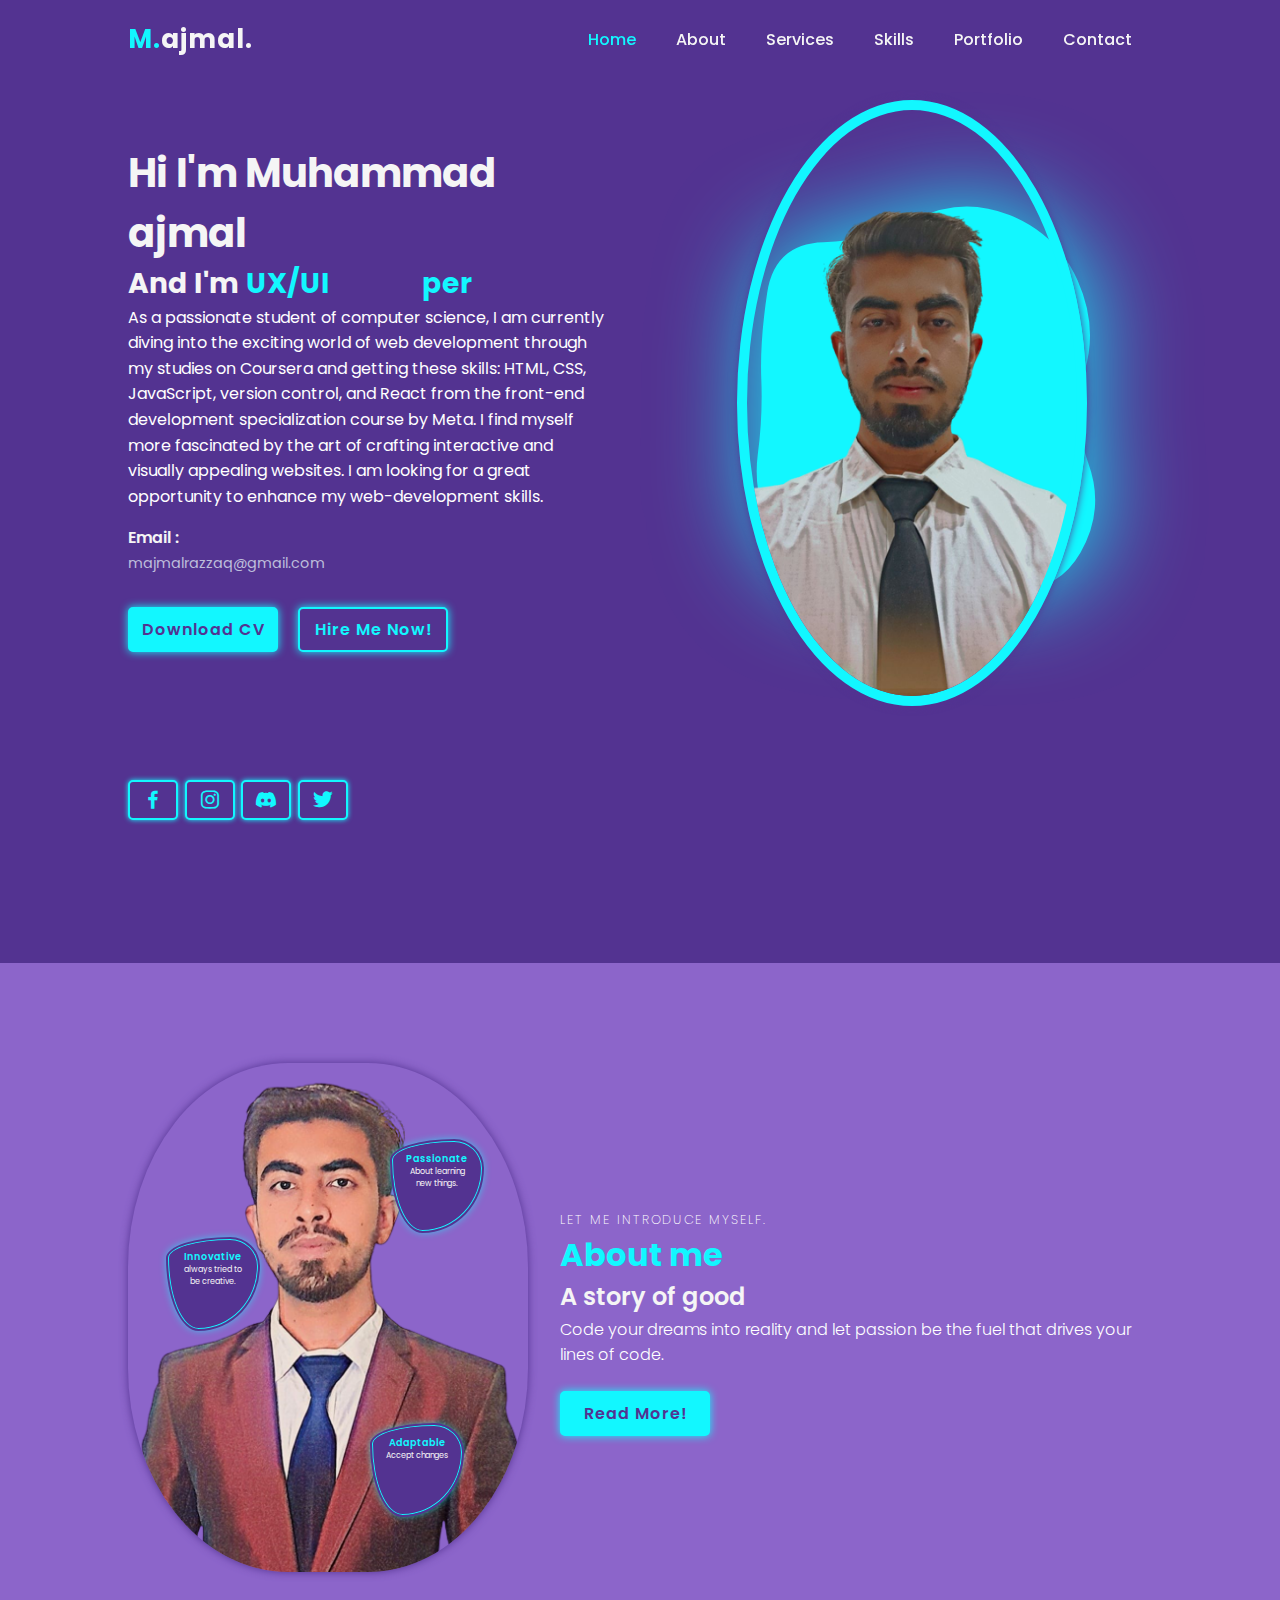
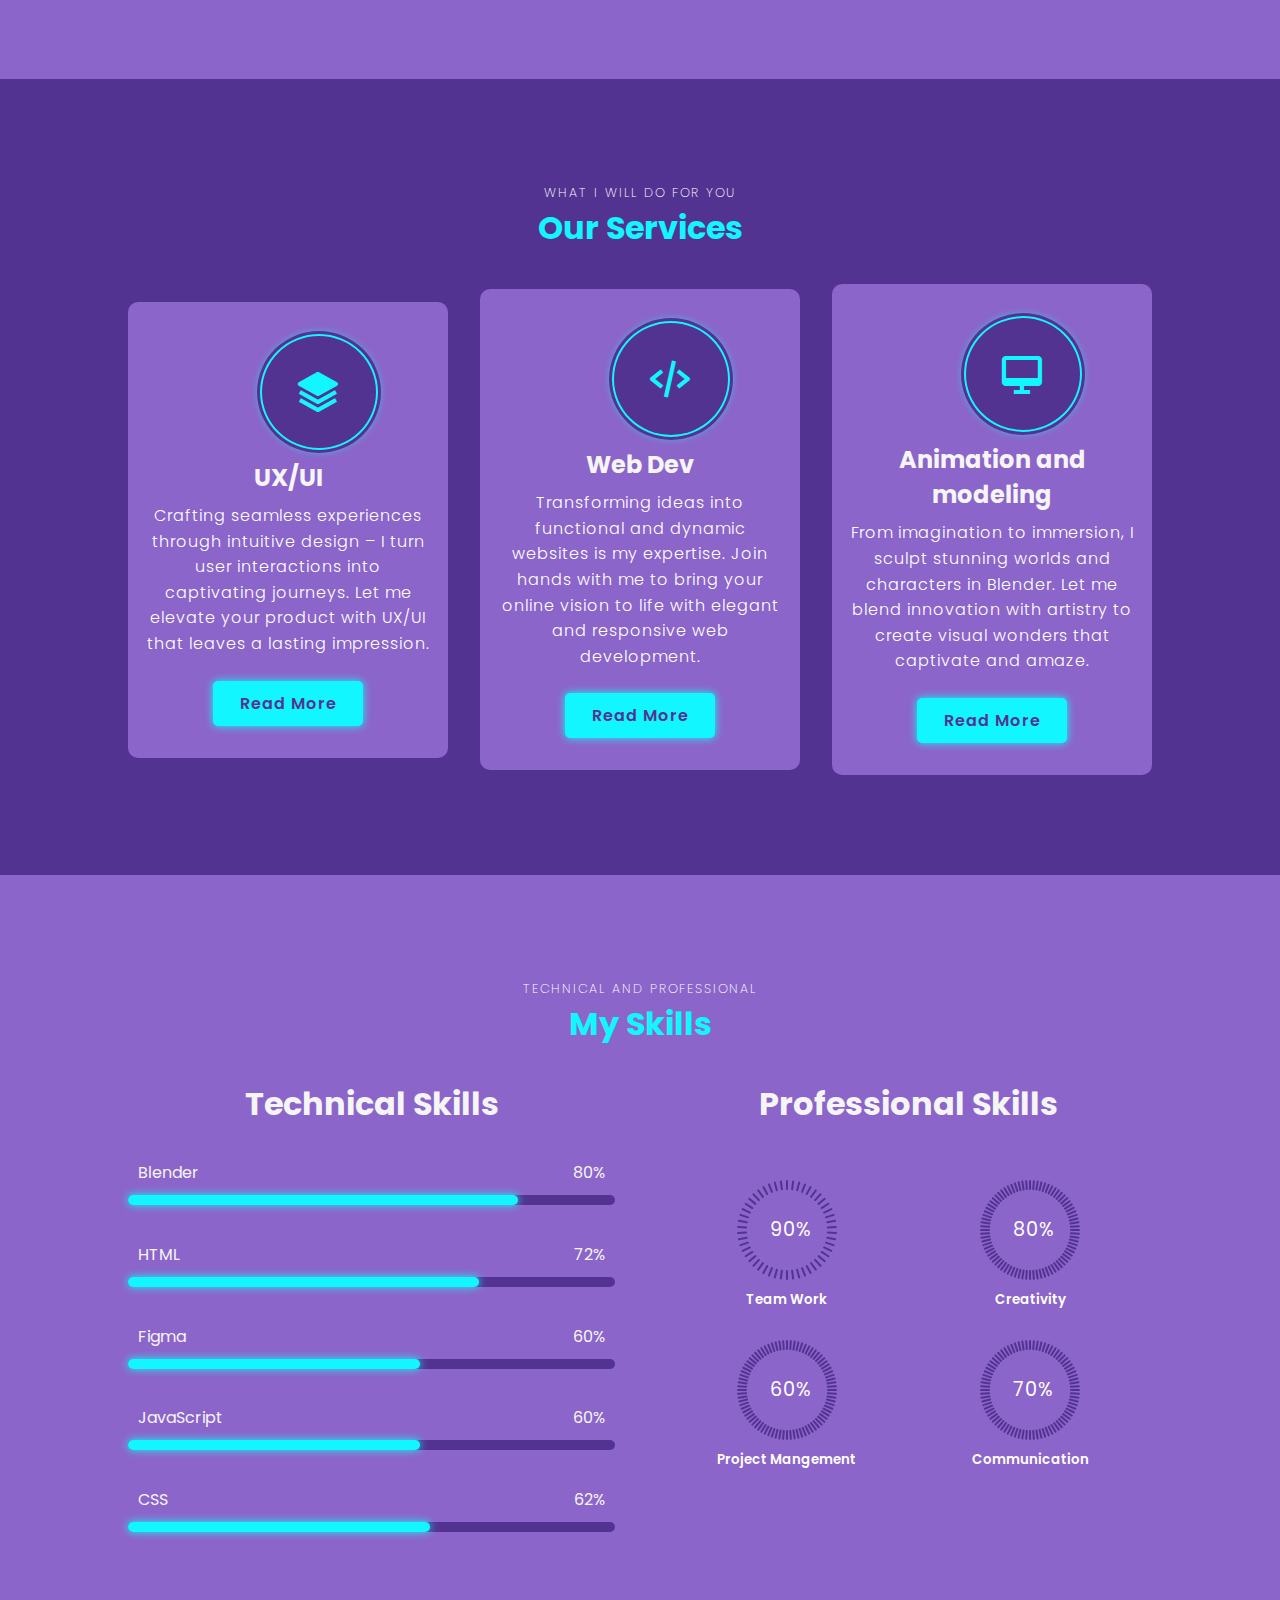
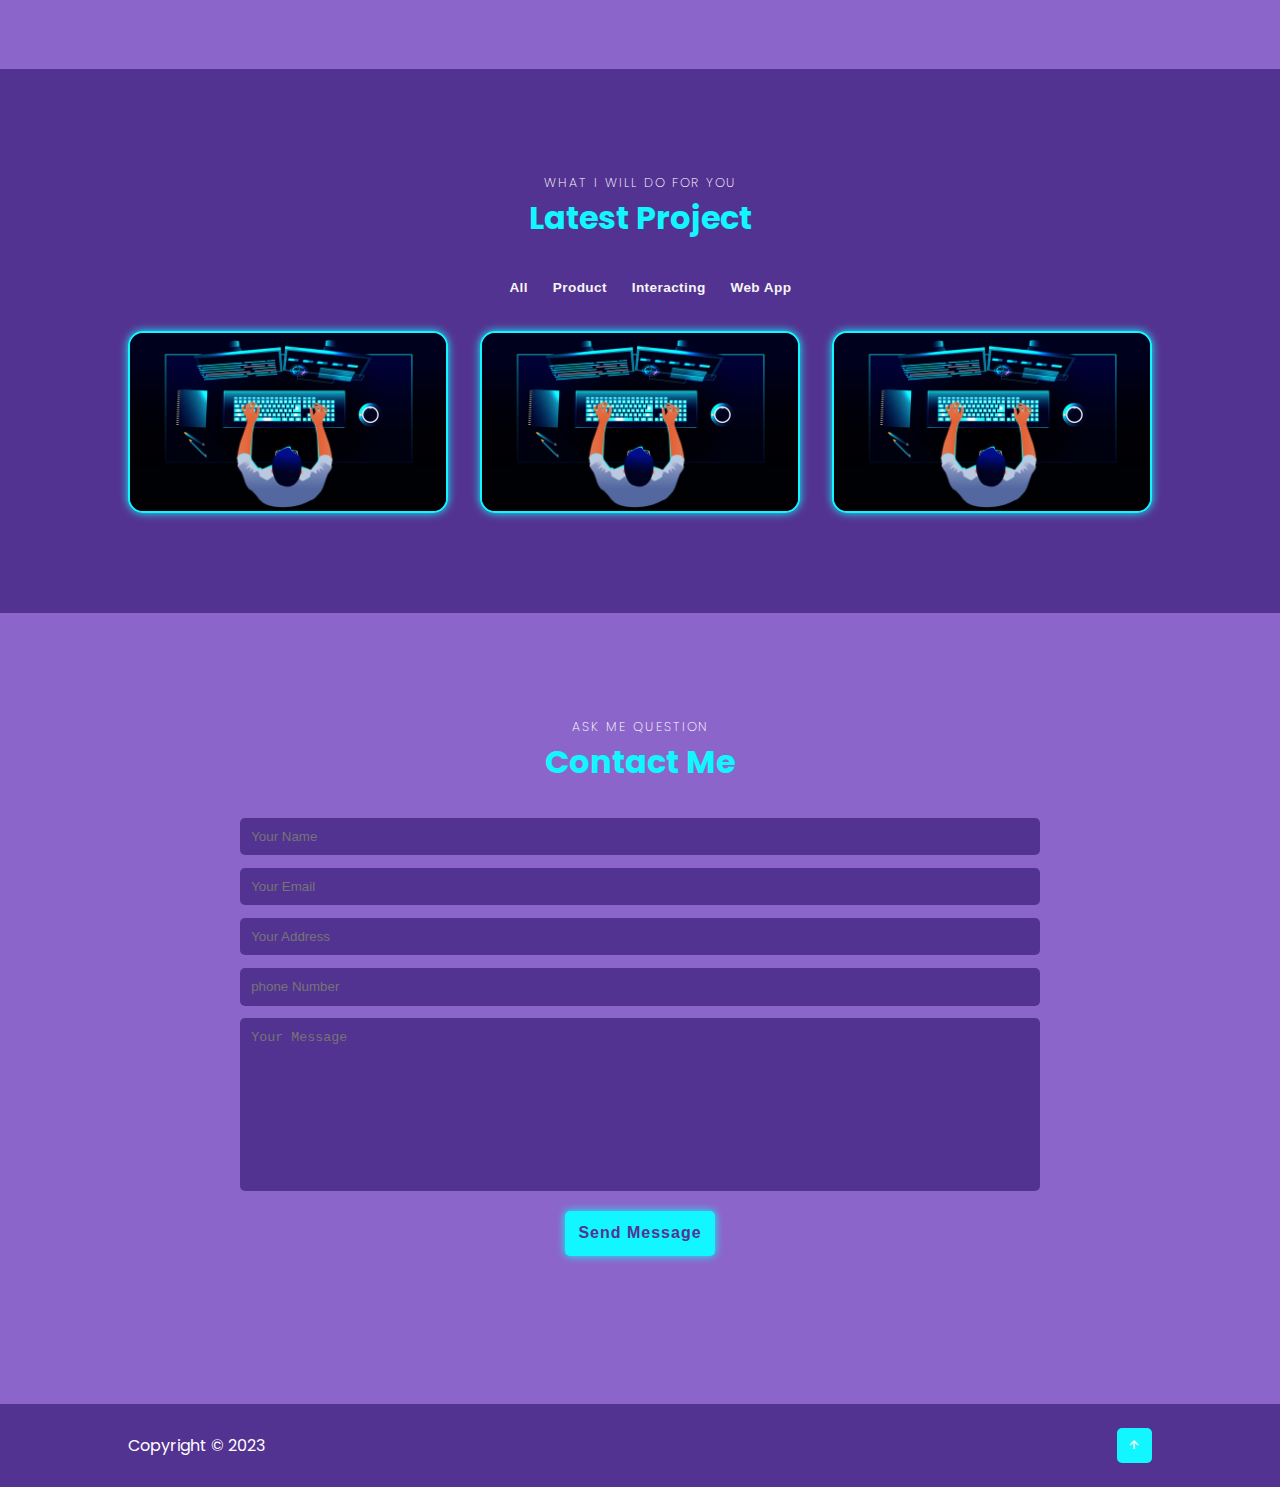
==== level 1/Portfolio/index.html @ 76914fbb "my-portfolio" ====
<!DOCTYPE html>
<html lang="en">

<head>
  <meta charset="UTF-8" />
  <meta http-equiv="X-UA-Compatible" content="IE=edge" />
  <meta name="viewport" content="width=device-width, initial-scale=1.0" />
  <title>My Porfolio</title>
  <link href="https://unpkg.com/boxicons@2.1.4/css/boxicons.min.css" rel="stylesheet" />
  <link rel="stylesheet" href="stylesheet.css" />
</head>

<body>
  <header>
    <div class="logo"><span>M.</span>ajmal.</div>
    <ul class="navbarlist navlist">
      <li><a href="#home">Home</a></li>
      <li><a href="#about">About</a></li>
      <li><a href="#services">Services</a></li>
      <li><a href="#skills">Skills</a></li>
      <li><a href="#portfolio">Portfolio</a></li>
      <li><a href="#contact">Contact</a></li>
    </ul>
    <div id="menu-icon" class="bx bx-menu"></div>
  </header>
  <section id="home" class="home">
    <div class="home-content">
      <h1>Hi I'm Muhammad ajmal</h1>
      <div class="change-text">
        <h3>And I'm</h3>
        <h3>
          <span class="word">Web&nbsp; Developer</span>
          <span class="word">UX/UI&nbsp; Developer</span>
          <span class="word">Graphic&nbsp; Desinger</span>
          <span class="word">3D&nbsp; Animator</span>
          <span class="word">3D&nbsp; modeler</span>
        </h3>
      </div>
      <p>
        As a passionate student of computer science, I am currently diving
        into the exciting world of web development through my studies on
        Coursera and getting these skills: HTML, CSS, JavaScript, version
        control, and React from the front-end development specialization
        course by Meta. I find myself more fascinated by the art of crafting
        interactive and visually appealing websites. I am looking for a great
        opportunity to enhance my web-development skills.
      </p>
      <div class="info-box">
        <div class="email-info">
          <h5>Email :</h5>
          <span>majmalrazzaq@gmail.com</span>
        </div>
      </div>
      <div class="btn-box">
        <a href="https://drive.google.com/file/d/1wSVe07zuy5owDIaepPU7-SoFXGEBkEYQ/view?usp=sharing" class="btn">Download CV</a>
        <a href="#" class="btn">Hire Me Now!</a>
      </div>
      <div class="social-icons">
        <a href="#"><i class="bx bxl-facebook"></i></a>
        <a href="#"><i class="bx bxl-instagram"></i></a>
        <a href="#"><i class="bx bxl-discord-alt"></i></a>
        <a href="#"><i class="bx bxl-twitter"></i></a>
      </div>
    </div>

    <div class="home-image">
      <div class="img-box">
        <img src="mypic.png" alt="profile-picture" />
      </div>
      <div class="liquid-shape">
        <svg viewBox="0 0 500 500" xmlns="http://www.w3.org/2000/svg" xmlns:xlink="http://www.w3.org/1999/xlink"
          width="100%" id="blobSvg">
          <path fill="#12f7ff">
            <animate attributeName="d" dur="20000ms" repeatCount="indefinite" values="
                    M444,304Q474,358,437,398Q400,438,345,432Q290,426,250,425.5Q210,425,167,416.5Q124,408,108,367Q92,326,94.5,288Q97,250,103,216Q109,182,108,126.5Q107,71,159,74Q211,77,257.5,45.5Q304,14,354,35Q404,56,424,106.5Q444,157,429,203.5Q414,250,444,304Z;
                    M404,283.5Q388,317,393,376.5Q398,436,342.5,423.5Q287,411,248,420Q209,429,161,425Q113,421,87.5,380.5Q62,340,75,295Q88,250,65,200Q42,150,74,109.5Q106,69,154,55Q202,41,250,41Q298,41,345,56.5Q392,72,418,114.5Q444,157,432,203.5Q420,250,404,283.5Z;
                    M424.5,296.5Q442,343,396.5,360Q351,377,325,420Q299,463,249.5,466Q200,469,163.5,436.5Q127,404,83,378Q39,352,52,301Q65,250,79.5,212.5Q94,175,123.5,151.5Q153,128,177,80.5Q201,33,244.5,57.5Q288,82,324.5,96.5Q361,111,386.5,141.5Q412,172,409.5,211Q407,250,424.5,296.5Z;
                    M415.5,291Q419,332,404,378Q389,424,346,452Q303,480,252.5,470.5Q202,461,168.5,427.5Q135,394,83,375Q31,356,44,303Q57,250,50,200Q43,150,71.5,105.5Q100,61,157,76.5Q214,92,249.5,94Q285,96,337,86Q389,76,423,113.5Q457,151,434.5,200.5Q412,250,415.5,291Z;
                    M456,301.5Q464,353,416,376Q368,399,327.5,405Q287,411,243.5,439.5Q200,468,172,425.5Q144,383,103,362Q62,341,38,295.5Q14,250,54,212.5Q94,175,115,141Q136,107,165,57Q194,7,249.5,9Q305,11,326.5,69Q348,127,380.5,149.5Q413,172,430.5,211Q448,250,456,301.5Z;
                    M428,298.5Q452,347,419.5,384.5Q387,422,342,438.5Q297,455,253,441.5Q209,428,179.5,401.5Q150,375,131,345.5Q112,316,79,283Q46,250,78,216.5Q110,183,128.5,152Q147,121,174.5,80Q202,39,243,69.5Q284,100,337.5,86.5Q391,73,432,107.5Q473,142,438.5,196Q404,250,428,298.5Z;
                    M408,284Q391,318,383.5,363Q376,408,332,412Q288,416,245.5,435.5Q203,455,154.5,443Q106,431,101,377.5Q96,324,79,287Q62,250,79,213Q96,176,107,130Q118,84,162,71.5Q206,59,248.5,63.5Q291,68,329,85.5Q367,103,417,124Q467,145,446,197.5Q425,250,408,284Z;
                    M444,304Q474,358,437,398Q400,438,345,432Q290,426,250,425.5Q210,425,167,416.5Q124,408,108,367Q92,326,94.5,288Q97,250,103,216Q109,182,108,126.5Q107,71,159,74Q211,77,257.5,45.5Q304,14,354,35Q404,56,424,106.5Q444,157,429,203.5Q414,250,444,304Z;
                    "></animate>
          </path>
        </svg>
      </div>
      <div class="liquid-shape">
        <svg viewBox="0 0 500 500" xmlns="http://www.w3.org/2000/svg" xmlns:xlink="http://www.w3.org/1999/xlink"
          width="100%" id="blobSvg">
          <path fill="#12f7ff">
            <animate attributeName="d" dur="20000ms" repeatCount="indefinite" values="
                  M444,304Q474,358,437,398Q400,438,345,432Q290,426,250,425.5Q210,425,167,416.5Q124,408,108,367Q92,326,94.5,288Q97,250,103,216Q109,182,108,126.5Q107,71,159,74Q211,77,257.5,45.5Q304,14,354,35Q404,56,424,106.5Q444,157,429,203.5Q414,250,444,304Z;
                  M404,283.5Q388,317,393,376.5Q398,436,342.5,423.5Q287,411,248,420Q209,429,161,425Q113,421,87.5,380.5Q62,340,75,295Q88,250,65,200Q42,150,74,109.5Q106,69,154,55Q202,41,250,41Q298,41,345,56.5Q392,72,418,114.5Q444,157,432,203.5Q420,250,404,283.5Z;
                  M424.5,296.5Q442,343,396.5,360Q351,377,325,420Q299,463,249.5,466Q200,469,163.5,436.5Q127,404,83,378Q39,352,52,301Q65,250,79.5,212.5Q94,175,123.5,151.5Q153,128,177,80.5Q201,33,244.5,57.5Q288,82,324.5,96.5Q361,111,386.5,141.5Q412,172,409.5,211Q407,250,424.5,296.5Z;
                  M415.5,291Q419,332,404,378Q389,424,346,452Q303,480,252.5,470.5Q202,461,168.5,427.5Q135,394,83,375Q31,356,44,303Q57,250,50,200Q43,150,71.5,105.5Q100,61,157,76.5Q214,92,249.5,94Q285,96,337,86Q389,76,423,113.5Q457,151,434.5,200.5Q412,250,415.5,291Z;
                  M456,301.5Q464,353,416,376Q368,399,327.5,405Q287,411,243.5,439.5Q200,468,172,425.5Q144,383,103,362Q62,341,38,295.5Q14,250,54,212.5Q94,175,115,141Q136,107,165,57Q194,7,249.5,9Q305,11,326.5,69Q348,127,380.5,149.5Q413,172,430.5,211Q448,250,456,301.5Z;
                  M428,298.5Q452,347,419.5,384.5Q387,422,342,438.5Q297,455,253,441.5Q209,428,179.5,401.5Q150,375,131,345.5Q112,316,79,283Q46,250,78,216.5Q110,183,128.5,152Q147,121,174.5,80Q202,39,243,69.5Q284,100,337.5,86.5Q391,73,432,107.5Q473,142,438.5,196Q404,250,428,298.5Z;
                  M408,284Q391,318,383.5,363Q376,408,332,412Q288,416,245.5,435.5Q203,455,154.5,443Q106,431,101,377.5Q96,324,79,287Q62,250,79,213Q96,176,107,130Q118,84,162,71.5Q206,59,248.5,63.5Q291,68,329,85.5Q367,103,417,124Q467,145,446,197.5Q425,250,408,284Z;
                  M444,304Q474,358,437,398Q400,438,345,432Q290,426,250,425.5Q210,425,167,416.5Q124,408,108,367Q92,326,94.5,288Q97,250,103,216Q109,182,108,126.5Q107,71,159,74Q211,77,257.5,45.5Q304,14,354,35Q404,56,424,106.5Q444,157,429,203.5Q414,250,444,304Z;
                  "></animate>
          </path>
        </svg>
      </div>
    </div>
  </section>
  <!-- about Section---------------------------------------- -->
  <section id="about" class="about">
    <div class="img-about">
      <img src="2pic.png" alt="">
      <div class="info-about1">
        <span>Innovative</span>
        <p>always tried to be creative.</p>
      </div>
      <div class="info-about2">
        <span>Passionate</span>
        <p>About learning new things.</p>
      </div>
      <div class="info-about3">
        <span>Adaptable</span>
        <p>Accept changes</p>
      </div>
    </div>
    <div class="about-content">
      <span>Let me introduce myself.</span>
      <h2>About me</h2>
      <h3>A story of good</h3>
      <p>Code your dreams into reality and let passion be the fuel that drives your lines of code.</p>
      <div class="btn-box">
        <a href="#" class="btn">Read More!</a>

      </div>
    </div>
  </section>
  <!-- Services section----------------------------------------------------- -->
  <section id="services" class="services">
    <div class="main-text">
      <span>What i will do for you</span>
      <h2>Our Services</h2>
    </div>

    <div class="section-services">
      <div class="service-box">
        <i class='bx bxs-layer service-icon'></i>
        <h3>UX/UI</h3>
        <p>
          Crafting seamless experiences through intuitive design – I turn user interactions into captivating journeys.
          Let me elevate your product with UX/UI that leaves a lasting impression.
        </p>
        <div class="btn-box service-btn">
          <a href="#" class="btn">Read More</a>
        </div>
      </div>

      <div class="service-box">
        <i class='bx bx-code-alt service-icon'></i>
        <h3>Web Dev</h3>
        <p>
          Transforming ideas into functional and dynamic websites is my expertise.
          Join hands with me to bring your online vision to life with elegant and responsive web development.
        </p>
        <div class="btn-box service-btn">
          <a href="#" class="btn">Read More</a>
        </div>
      </div>

      <div class="service-box">
        <i class='bx bx-desktop service-icon'></i>
        <h3>Animation and modeling</h3>
        <p>
          From imagination to immersion, I sculpt stunning worlds and characters in Blender.
          Let me blend innovation with artistry to create visual wonders that captivate and amaze.
        </p>
        <div class="btn-box service-btn">
          <a href="#" class="btn">Read More</a>
        </div>
      </div>

    </div>
  </section>

  <!-- skill section------------------------------------------- -->
  <section id="skills" class="skills">
    <div class="main-text">
      <span>technical and professional</span>
      <h2>My Skills</h2>
    </div>
    <div class="skill-main">
      <div class="skill-left">
        <h3>Technical Skills</h3>
        
        <div class="skill-bar">
          <div class="info">
            <p>Blender</p>
            <p>80%</p>
          </div>
            <div class="bar">
              <span class="blender"></span>
          </div>
        </div>

        <div class="skill-bar">
          <div class="info">
            <p>HTML</p>
            <p>72%</p>
          </div> 
            <div class="bar">
              <span class="html"></span>
            </div>
        </div>

        <div class="skill-bar">
          <div class="info">
            <p>Figma</p>
            <p>60%</p>
          </div>
            <div class="bar">
              <span class="figma"></span>
            </div>
        </div>

        <div class="skill-bar">
          <div class="info">
            <p>JavaScript</p>
            <p>60%</p>
          </div>
            <div class="bar">
              <span class="Javascript"></span>
          </div>
        </div>

        <div class="skill-bar">
          <div class="info">
            <p>CSS</p>
            <p>62%</p>
          </div>
            <div class="bar">
              <span class="css"></span>
            </div>
        </div>

      </div>


      <div class="skill-right">
        <h3>Professional Skills</h3>
        <div class="professional">
          
          <div class="box">
            <div class="circle" data-dots="50" data-percent="90"></div>
            <div class="text">
              <big>90%</big>
              <small>Team Work</small>
            </div>
          </div>

          <div class="box">
            <div class="circle" data-dots="80" data-percent="80"></div>
            <div class="text">
              <big>80%</big>
              <small>Creativity</small>
            </div>
          </div>

          <div class="box">
            <div class="circle" data-dots="80" data-percent="60"></div>
            <div class="text">
              <big>60%</big>
              <small>Project Mangement</small>
            </div>
          </div>

          <div class="box">
            <div class="circle" data-dots="80" data-percent="70"></div>
            <div class="text">
              <big>70%</big>
              <small>Communication</small>
            </div>
          </div>

        </div>

    </div>
  </section>

  <!-- skill section--------------------------------------------------- -->

  <section id="portfolio" class="portfolio">
    <div class="main-text">
      <span>What i will do for you</span>
      <h2>Latest Project</h2>
    </div>

    <div class="container">
      <div class="fillter-buttons">
        <button class="btn" data-filter="all">All</button>
        <button class="btn" data-filter=".product">Product</button>
        <button class="btn" data-filter=".inter">Interacting</button>
        <button class="btn" data-filter=".web">Web App</button>
      </div>

      <div class="portfolio-gallery">
        
        <div class="port-box mix web">
          <div class="port-image">
              <img src="pimg.jpg" alt="projects">
          </div>
          <div class="port-content">
            <h3>Landing page</h3>
            <p>Landing page for autoshow. 
            </p>
            <a href="https://github.com/Ajmal0326/web-dev-level-1/tree/008be6d932771ceef18fcc675913f115bbb3f87a/level%201/LandingPage"><i class='bx bx-link-external'></i></a>
          </div>
        </div>

        <div class="port-box mix web">
          <div class="port-image">
            <img src="pimg.jpg" alt="project">
          </div>
          <div class="port-content">
            <h3>Calculator</h3>
            <p>Basic Calculator using Html,CSS and JavaScript</p>
            <a href="https://github.com/Ajmal0326/web-dev-level-1/tree/008be6d932771ceef18fcc675913f115bbb3f87a/level%201/basicCalculator"><i class='bx bx-link-external'></i></a>
          </div> 
        </div>

        <div class="port-box mix web">
          <div class="port-image">
            <img src="pimg.jpg" alt="projects">
          </div>
          <div class="port-content">
            <h3>Portfolio</h3>
            <p>My portfolio is built by utilising HTML, CSS, and JavaScript.</p>
            <a href=""><i class='bx bx-link-external'></i></a>
          </div>
        </div>


      </div>
    </div>
  </section>

  <!-- contact section section--------------------------------------------------- -->

  <section id="contact" class="contact">
    <div class="main-text">
      <span>ask me question</span>
      <h2>Contact Me</h2>
    </div>
    <form action="#">
      <input type="text" placeholder="Your Name">
      <input type="text" placeholder="Your Email">
      <input type="text" placeholder="Your Address">
      <input type="number" placeholder="phone Number">
      <textarea name="" id="" cols="30" rows="10" placeholder="Your Message"></textarea>
      <div class="btn-box formBtn">
       <button type="submit" class="btn">Send Message</button>
      </div>

    </form>
  </section>

 <!-- footer -------------------------------------------- -->


  <footer>
    <p>Copyright &copy; 2023</p>
    <a href="#home"><i class='bx bx-up-arrow-alt'></i></a>
  </footer>

  <script src="mixitup.min.js"></script>
  <script src="script.js"></script>
</body>

</html>
---- level 1/Portfolio/stylesheet.css ----
@import url('https://fonts.googleapis.com/css2?family=Poppins:wght@100;200;300;400;500;600;700;800;900&display=swap');

  * {
    padding: 0;
    margin: 0;
    box-sizing: border-box;
    list-style: none;
    scroll-behavior: smooth;
    text-decoration: none;
  }

  :root {
    --color-of-text: #f5f5f5;
    --hover-color: #12f7ff;
    --bg-color: #533391;
    --secon-bg-color: #8C65CA;
    --big-font: 2.5rem;
    --norma-font: 2rem;
    --neon-box-shadow: 0 0 .5rem #12f7ff;
    --h2-font: 3rem;
    --font-neon-text-shadow: 0 0 10px rgba(18, 247, 255, 0.3),
      0 0 20px rgba(18, 247, 255, 0.3),
      0 0 30px rgba(18, 247, 255, 0.3),
      0 0 40px rgba(18, 247, 255, 0.3),
      0 0 70px rgba(18, 247, 255, 0.3),
      0 0 80px rgba(18, 247, 255, 0.3),
      0 0 100px rgba(18, 247, 255, 0.3),
      0 0 150px rgba(18, 247, 255, 0.3);
  }

  body {
    font-family: "poppins", sans-serif;
    background-color: var(--bg-color);
    color: var(--color-of-text);
  }

  header {
    position: fixed;
    top: 0;
    left: 0;
    z-index: 1000;
    border-bottom: 1px solid transparent;
    display: flex;
    align-items: center;
    justify-content: space-between;
    width: 100%;
    padding: 20px 10%;
  }

  header.sticky {
    background: var(--bg-color);
    border-bottom: 1px solid var(--secon-bg-color);
    padding: 12px 10%;
  }

  .logo {
    font-size: 26px;
    font-weight: 700;
    letter-spacing: 1px;

  }

  span {
    color: var(--hover-color);
  }

  .navbarlist {
    display: flex;
  }

  .navbarlist a {
    color: var(--color-of-text);
    font-weight: 500;
    padding: 10px 20px;
  }

  .navbarlist a:hover {
    color: var(--hover-color);
    text-shadow: 0 0 10px rgba(18, 247, 255, 0.6),
      0 0 20px rgba(18, 247, 255, 0.6),
      0 0 30px rgba(18, 247, 255, 0.6),
      0 0 40px rgba(18, 247, 255, 0.6),
      0 0 70px rgba(18, 247, 255, 0.6),
      0 0 80px rgba(18, 247, 255, 0.6),
      0 0 100px rgba(18, 247, 255, 0.6),
      0 0 150px rgba(18, 247, 255, 0.6);
  }

  .navlist a.active {
    color: var(--hover-color);
  }

  #menu-icon {
    font-size: 1.8rem;
    z-index: 10001;
    cursor: pointer;
    margin-left: 25px;
    background: var(--hover-color);
    border-radius: 3px;
    color: var(--secon-bg-color);
    display: none;
  }

  section {
    padding: 100px 10%;

  }

  .home {
    min-height: 100vh;
    height: 100%;
    width: 100%;
    display: grid;
    grid-template-columns: repeat(2, 1fr);
    align-items: center;
    grid-gap: 4em;
  }

  .home-content {
    max-width: 600px;
  }

  .home-content h1 {
    font-size: var(--big-font);
    font-weight: 700;
  }

  .change-text {
    font-size: 1.5rem;
    font-weight: 600;
  }

  .change-text h3 {
    display: inline-flex;
    margin: 0;
    vertical-align: top;
  }

  .change-text h3 .word {
    position: absolute;
    display: flex;
    opacity: 0;
  }

  .change-text h3 .word .letter {
    transform-origin: center center 25px;
  }

  .change-text h3 .word .letter.out {
    transform: rotateX(90deg);
    transition: 0.32s cubic-bezier(0.6, 0, 0.7, 0.2);
  }

  .change-text h3 .word .letter.in {
    transition: 0.38s ease;
  }

  .change-text h3 .word .letter.behind {
    transform: rotateX(-90deg);
  }

  .home-content p {
    color: white;
    line-height: 1.6;
  }

  .info-box {
    display: inline-flex;
    justify-content: space-between;
    align-items: center;
    width: 300px;
    margin: 1rem 0 2rem;
  }

  .info-box h5 {
    font-weight: 600;
    color: var(--color-of-text);
    font-size: 1rem;
  }

  .info-box span {
    font-size: 0.9rem;
    color: #bdbddb;
  }

  .btn-box {
    display: flex;
    justify-content: space-between;
    width: 320px;
    height: 45px;
  }

  .btn-box .btn {
    display: inline-flex;
    justify-content: center;
    align-items: center;
    width: 150px;
    height: 100%;
    background: var(--hover-color);
    color: var(--bg-color);
    font-size: 1rem;
    letter-spacing: 1px;
    font-weight: 600;
    transition: 0.6s;
    box-shadow: var(--neon-box-shadow);
    border-radius: 5px;
    position: relative;
    overflow: hidden;
    z-index: 1;
    border: 2px solid var(--hover-color);
  }

  .btn:hover {
    color: var(--hover-color);
  }

  .btn::before {
    content: "";
    position: absolute;
    top: 0;
    left: 0;
    background: var(--bg-color);
    width: 0;
    height: 100%;
    z-index: -1;
    transition: 0.4s;
  }

  .btn:hover::before {
    width: 100%;
  }

  .btn:nth-child(2) {
    background: var(--bg-color);
    color: var(--hover-color);
  }

  .btn:nth-child(2):hover {
    color: var(--bg-color);

  }

  .btn:nth-child(2)::before {
    background: var(--hover-color);
  }

  .social-icons {
    margin-top: 8rem;
    display: flex;
    justify-content: space-between;
    width: 220px;
    height: 40px;

  }

  .social-icons a {
    display: inline-flex;
    width: 50px;
    height: 100%;
    justify-content: center;
    align-items: center;
    background: var(--bg-color);
    color: var(--hover-color);
    border: 2px solid var(--hover-color);
    transition: 0.6s;
    box-shadow: 0 0 0.3rem #12f7ff;
    border-radius: 5px;
    position: relative;
    z-index: 1;
    overflow: hidden;
  }

  .social-icons a i {
    font-size: 1.5rem;
  }

  .social-icons a:hover {
    color: var(--bg-color);
  }

  .social-icons a::before {
    content: "";
    position: absolute;
    left: 0;
    top: 0;
    width: 0;
    height: 100%;
    background: var(--hover-color);
    transition: 0.6s;
    z-index: -1;
  }

  .social-icons a:hover::before {
    width: 100%;
  }

  .home-image {
    position: relative;
  }


  .img-box {
    text-align: center;
    padding-bottom: 150px;
  }

  .img-box img {
    width: 100%;
    max-width: 350px;
    height: auto;
    box-shadow: 0 0 0.5rem #533391;
    border-radius: 50%;
    border-style: solid;
    border-width: 10px;
    border-color: #12f7ff;
    
  }

  .liquid-shape {
    position: absolute;
    width: 100%;
    height: 100%;
    z-index: -1;
    top: 10%;
  }

  .liquid-shape:nth-child(2) {
    filter: blur(50px);
  }

  /*-- about Section----------------------------------------*/
  .about {
    display: flex;
    justify-content: center;
    align-items: center;
    grid-gap: 2em;
    background: var(--secon-bg-color);
  }

  .about .img-about {
    text-align: center;
    position: relative;
  }

  .about .img-about img {
    max-width: 400px;
    height: auto;
    border-radius: 40%;
    box-shadow: 0 0 0.5rem #533391;
  }

  .about-content span {
    color: white;
    font-size: .8rem;
    font-weight: 200;
    letter-spacing: 2px;
    text-transform: uppercase;
  }

  .about-content h2 {
    color: var(--hover-color);
    font-weight: 700;
    font-size: var(--norma-font);
  }

  .about-content h3 {
    font-weight: 600;
    font-size: 1.5rem;
    margin-bottom: 0.2rem;
  }

  .about-content p {
    color: white;
    font-weight: 300;
    margin-bottom: 1.5rem;
  }

  .info-about1,
  .info-about2,
  .info-about3 {
    background: var(--bg-color);
    font-size: 0.5rem;
    position: absolute;
    padding: 10px;
    width: 90px;
    height: 90px;
    border-radius: 69% 31% 66% 34% / 21% 30% 70% 79%;
    display: block;
    box-shadow: var(--neon-box-shadow);
    border: 1px solid var(--hover-color);
    outline: 2px solid var(--bg-color);
    z-index: 100;
    animation: morph 6s linear infinite;

  }

  .info-about1 {
    left: 10%;
    top: 34%;

  }

  .info-about2 {
    left: 66%;
    top: 15%;
  }

  .info-about3 {
    left: 61%;
    top: 70%;

  }

  .img-about span {
    color: var(--hover-color);
    font-size: 0.6rem;
    font-weight: 600;
  }

  /* Services section ---------------------------------------- */
  .main-text {
    width: 100%;
    text-align: center;
    margin-bottom: 2rem;
    color: var(--hover-color);
  }

  .main-text h2 {
    font-weight: 700;
    font-size: var(--norma-font);
  }

  .main-text span {
    color: white;
    font-size: 0.8rem;
    font-weight: 200;
    letter-spacing: 2px;
    text-transform: uppercase;
  }

  .section-services {
    display: flex;
    justify-content: center;
    align-items: center;
    flex-wrap: wrap;
    grid-gap: 2rem;

  }

  .section-services .service-box {
    flex: 1 1 18rem;
    padding: 2rem 1rem 2rem;
    text-align: center;
    background: var(--secon-bg-color);
    transition: transform .4s;
    border-radius: 10px;
  }

  .service-btn {
    width: auto;
    justify-content: center;
  }

  .service-box:hover {
    transform: translateY(-.7rem);

  }

  .service-box i {
    width: 118px;
    left: 116px;
  }

  .service-icon {
    border: 2px solid var(--hover-color);
    padding: 2rem;
    background: var(--bg-color);
    display: flex;
    align-items: center;
    font-size: 3rem;
    border-radius: 50%;
    position: relative;
    color: var(--hover-color);
    box-shadow: var(--neon-box-shadow);
    outline: 3px solid var(--bg-color);
  }



  .service-box h3 {
    margin-top: 10px;
    font-size: 1.5rem;
  }

  .service-box p {
    margin: .5rem 0 1.5rem 0;
    font-weight: 300;
    letter-spacing: 1px;
    color: white;
    line-height: 1.6;
  }

  /* services section -------------------------------------------- */

  .skills {
    background: var(--secon-bg-color);

  }

  .skill-main {
    width: 100%;
    display: grid;
    grid-template-columns: repeat(2, 1fr);
    grid-row-gap: 30px;
    grid-column-gap: 50px;
  }

  .skill-bar {
    margin-bottom: 2.3rem;
  }

  .skill-main h3 {
    margin-bottom: 2rem;
    font-size: var(--norma-font);
    text-align: center;
  }

  .skill-left .skill-bar .info {
    display: flex;
    justify-content: space-between;
    align-items: center;
    padding: 0 10px;
  }

  .skill-left .skill-bar .bar {
    width: 100%;
    height: 10px;
    background-color: var(--bg-color);
    border-radius: 25px;
    margin-top: 10px;
    position: relative;
  }


  .skill-bar .bar span {
    width: 50%;
    height: 100%;
    position: absolute;
    left: 0;
    background: var(--hover-color);
    border-radius: 25px;
    box-shadow: var(--neon-box-shadow);
  }
  .skill-bar .bar .blender {
    width: 80%;
    animation: css 2s;
  }
  .skill-bar .bar .html {
    width: 72%;
    animation: html 3s;
  }

  .skill-bar .bar .figma {
    width: 60%;
    animation: figma 4s;
  }

  .skill-bar .bar .Javascript {
    width: 60%;
    animation: Javascript 5s;
  }

  .skill-bar .bar .css {
    width: 62%;
    animation: css 6s;
  }
  

  /* Skill right side--------------------------- */

  .professional {
    display: grid;
    grid-template-columns: 1fr 1fr;
  }

  .box {
    position: relative;
    margin: 10px 0;
    flex: 1 1 15rem;
  }

  .box .text {
    text-align: center;
    color: #ffff;
    font-size: 1rem;
  }

  .box .text big {
    font: 400;
    letter-spacing: 1px;
    position: absolute;
    top: 32%;
    left: 43%;
    transform: translate(-50, -50);
  }

  .box .text small {
    display: block;
    font-weight: 600;

  }

  .circle {
    width: 100%;
    height: 120px;
    display: flex;
    justify-content: center;
    align-items: center;
  }

  .circle .points {
    width: 2px;
    height: 10px;
    background-color: var(--bg-color);
    position: absolute;
    border-radius: 3px;
    transform: rotate(calc(var(--i)*var(--rot))) translateY(-45px);

  }

  .points.marked {
    animation: glow 0.04s linear forwards;
    animation-delay: calc(var(--i)*0.05s);
  }


  /* portfolio section ------------------------------------- */

  .fillter-buttons {
    margin: 2rem;
    text-align: center;

  }

  .fillter-buttons .btn {
    background: none;
    outline: none;
    border: none;
    cursor: pointer;
    font-size: 0.85rem;
    font-weight: 600;
    letter-spacing: 0.4px;
    margin-left: 1.3rem;
    color: var(--color-of-text);
  }

  .fillter-buttons .btn:hover {
    color: var(--hover-color);
  }


  .portfolio-gallery {
    display: grid;
    grid-template-columns: repeat(auto-fill, minmax(270px, 1fr));
    gap: 2rem;
  }

  .port-box {
    position: relative;
    border-radius: 15px;
    overflow: hidden;
    background: #292e33;
    display: flex;
    grid-template-rows: 1fr auto;
    align-items: center;
    border: 2px solid var(--hover-color);
    box-shadow: var(--neon-box-shadow);
  }

  .port-image {
    display: flex;
    align-items: center;
    justify-content: center;
    height: 100%;
    width: 100%;
  }

  .port-image img {
    width: 100%;
    opacity: .5s;
    height: 100%;
    transition: 0.5s;
  }

  .port-content {
    position: absolute;
    bottom: 0;
    left: 0;
    width: 100%;
    height: 100%;
    opacity: 0;
    background: linear-gradient(rgba(0, 0, 0, .2), #12f7ff);
    display: flex;
    align-items: center;
    justify-content: center;
    flex-direction: column;
    text-align: center;
    transition: 0.5s;
    padding: 0 2rem;

  }

  .port-box:hover .port-content {
    opacity: 1;
  }

  .port-box:hover .port-image img {
    transform: scale(1.1);

  }

  .port-content h3 {
    font-size: 1.5rem;
    font-weight: 600;
  }

  .port-content p {
    font-size: 0.8rem;
    margin: 5px 0 15px 0;
  }

  .port-content a{
    background: #fff;
    display: inline-flex;
    border-radius: 50%;
    justify-content: center;
    align-items: center;
    width: 30%;
    height: 40%;
    border: 1px solid var(--hover-color);
    outline: 2px solid #ffff;
  }

  .port-content a i {
    font-size: 1.3rem;
    color: var(--secon-bg-color);

  }

  /* contact section css----------------------------------------------------------------------------------------------- */

  .contact {
    background: var(--secon-bg-color);
    width: 100%;
  }

  .contact form {
    text-align: center;
    max-width: 50rem;
    margin: 1rem auto;
    margin-bottom: 3rem;
  }

  .contact form input,
  .contact form textarea {
    width: 100%;
    color: var(--color-of-text);
    background: var(--bg-color);
    margin-bottom: .8rem;
    border: none;
    border-radius: 5px;
    padding: .7rem;
  }

  .contact form textarea {
    resize: none;
  }

  .formBtn {
    display: flex;
    justify-content: center;
    width: 100%;
  }

  .formBtn .btn {
    cursor: pointer;
    font-size: 1rem;
  }

  /* footer css------------------- */

  footer {
    padding: 1.5rem 10%;
    display: flex;
    align-items: center;
    justify-content: space-between;

  }

  footer p {
    color: white;
  }

  footer a {
    display: inline-flex;
    justify-content: center;
    color: var(--color-of-text);
    background: var(--hover-color);
    padding: 0.6rem;
    border-radius: 5px;
  }

  footer a i {
    font-size: 1rem;
    columns: var(--secon-bg-color);
  }

  /* key frames----------------------------------------------- */

  @keyframes morph {

    0%,
    100% {
      border-radius: 40% 60% 70% 30% / 40% 40% 60% 50%;
    }

    30% {
      border-radius: 70% 30% 50% 50% / 30% 30% 70% 70%;
    }

    60% {
      border-radius: 100% 60% 60% 100% / 100% 100% 60% 60%;
    }

    80% {
      border-radius: 69% 31% 66% 34% / 21% 30% 70% 79%;
    }
  }

  @keyframes html {
    0% {
      width: 0%;
    }

    100% {
      width: 72%;
    }

  }

  @keyframes figma {
    0% {
      width: 0%;
    }

    100% {
      width: 60%;
    }

  }

  @keyframes Javascript {
    0% {
      width: 0%;
    }

    100% {
      width: 60%;
    }

  }

  @keyframes css {
    0% {
      width: 0%;
    }

    100% {
      width: 62%;
    }
    
  }
  
  @keyframes blender {
    0% {
      width: 0%;
    }

    100% {
      width: 80%;
    }
    
  }

  @keyframes glow {
    0% {
      background: var(--bg-color);
      box-shadow: none;
    }

    100% {
      background: var(--hover-color);
      box-shadow: var(--neon-box-shadow);
    }
  }



  /* break points----------- */

  @media(max-width:991px) {

    header,
    header.sticky {
      padding: 15px 5%;
    }

    footer {
      padding: 15px 5%;
    }

    section {
      padding: 50px 5%;
    }

    .navlist a {
      padding: 8px 15px;
    }

    :root {
      --big-font: 2.2rem;
      --norma-font: 1.8rem;
      --neon-box-shadow: 0 0 .8rem #12f7ff;
      --h2-font: 3rem;
    }

    .home-content {
      margin-top: 5rem;
    }

    .social-icons {
      margin-top: 2rem;
    }
  }

  @media(max-width:768px) {
    #menu-icon {
      display: block;
      transition: all .4s ease;
    }

    #menu-icon.bx-x {
      transform: rotate(-180deg);

    }

    .navlist {
      display: flex;
      position: absolute;
      top: -1000px;
      right: 0;
      left: 0;
      flex-direction: column;
      background: var(--bg-color);
      text-align: left;
      padding: 0.5%;
      transition: all 0.45s ease;
    }

    .navlist a {
      display: block;
      padding-bottom: 1rem;
      font-size: 1rem;
    }

    .navlist.open {
      top: 100%;

    }
    .home{
      grid-template-columns: 1fr;
    }
    .home-image{
      margin-bottom: 5rem;
    }
    .liquid-shape{
      width: 80%;
      left: 10%;
      top: 13%;
    }
    .about{
      flex-direction: column-reverse;
    }
    .skill-main{
      grid-template-columns: 1fr;

    }
    .fillter-buttons{
      margin: 2.5rem 0;

    }
    footer p{
      font-size: 0.8rem;
    }


  }

  @media(max-width:420px){
    html{
      font-size: 80%;
    }
    footer p{
      font-size: 0.6rem;
    }
    .fillter-buttons .btn{
      font-size: .8rem;
    }
    .img-about img{
      width: 300px;
    }
    .info-about1,.info-about2.info-about3{
      display: none;
    }
    .img-about p{
      font-size: 1rem;

    }
  }
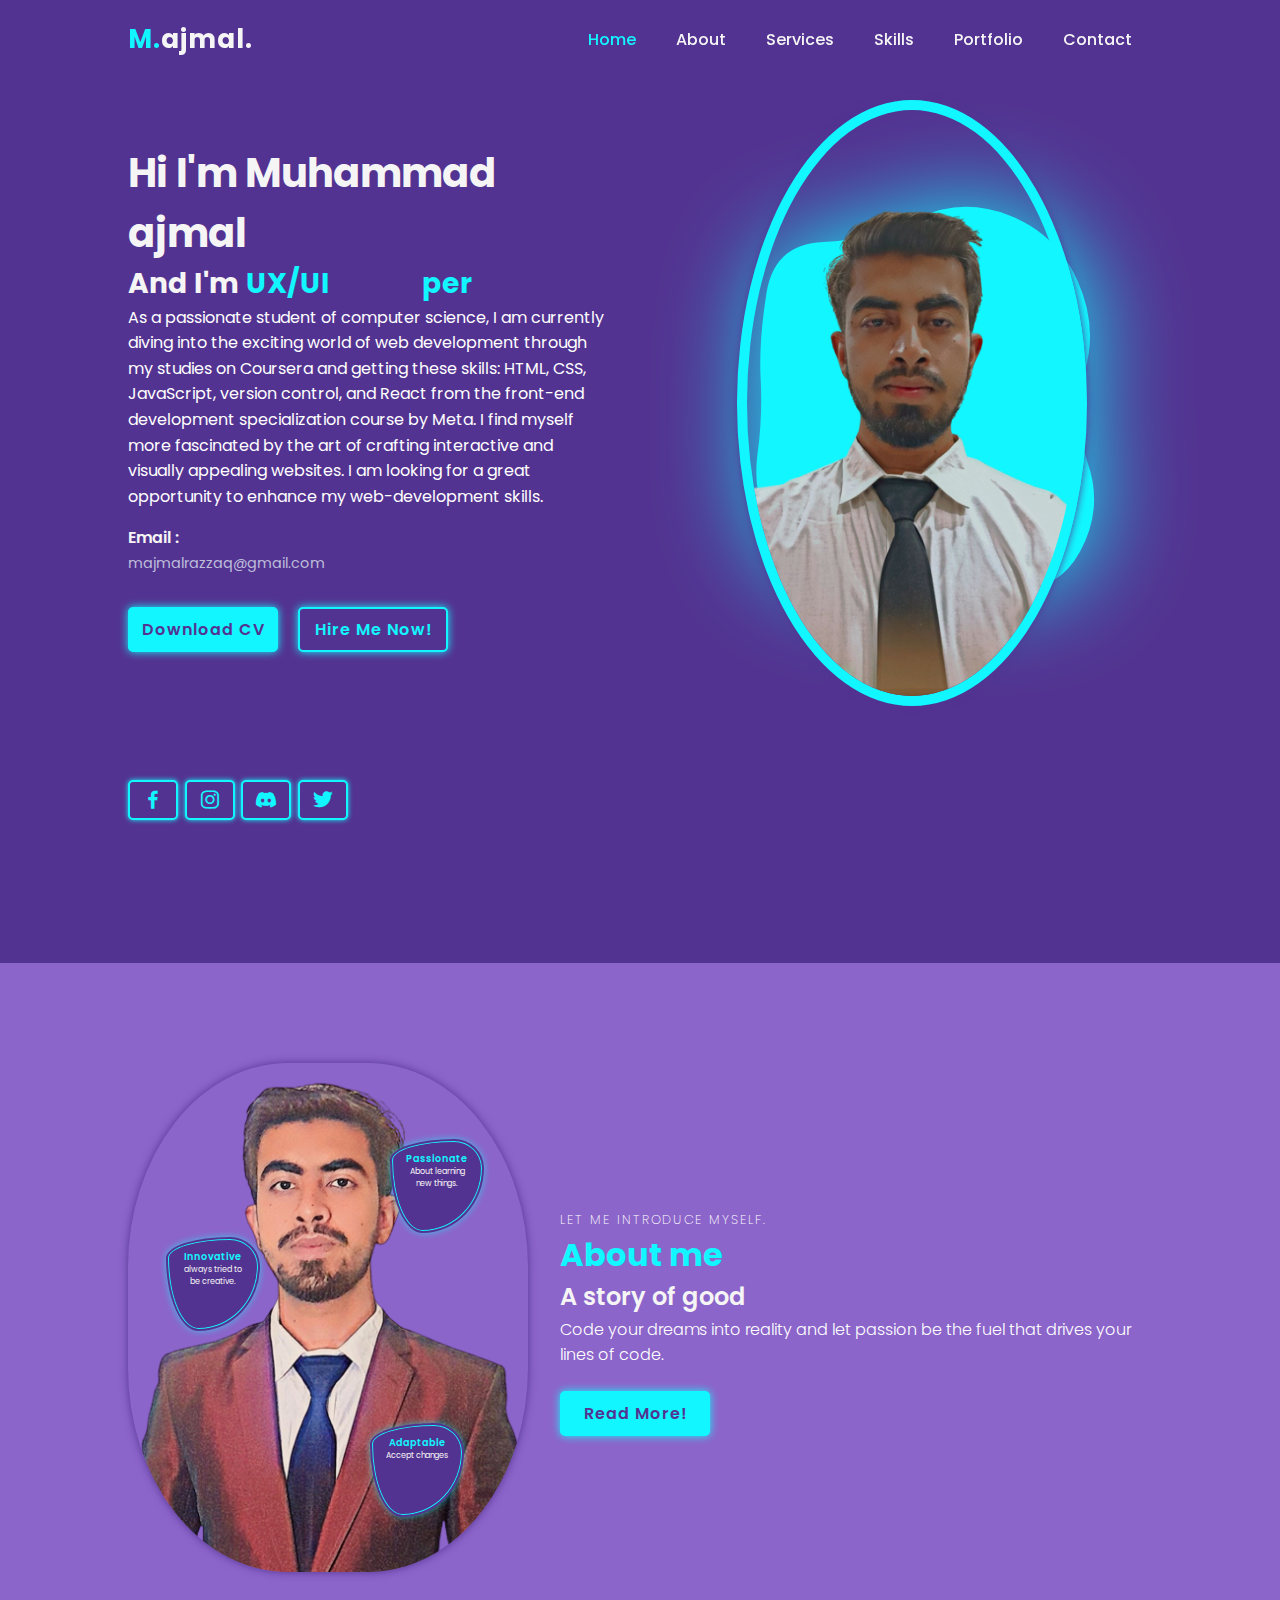
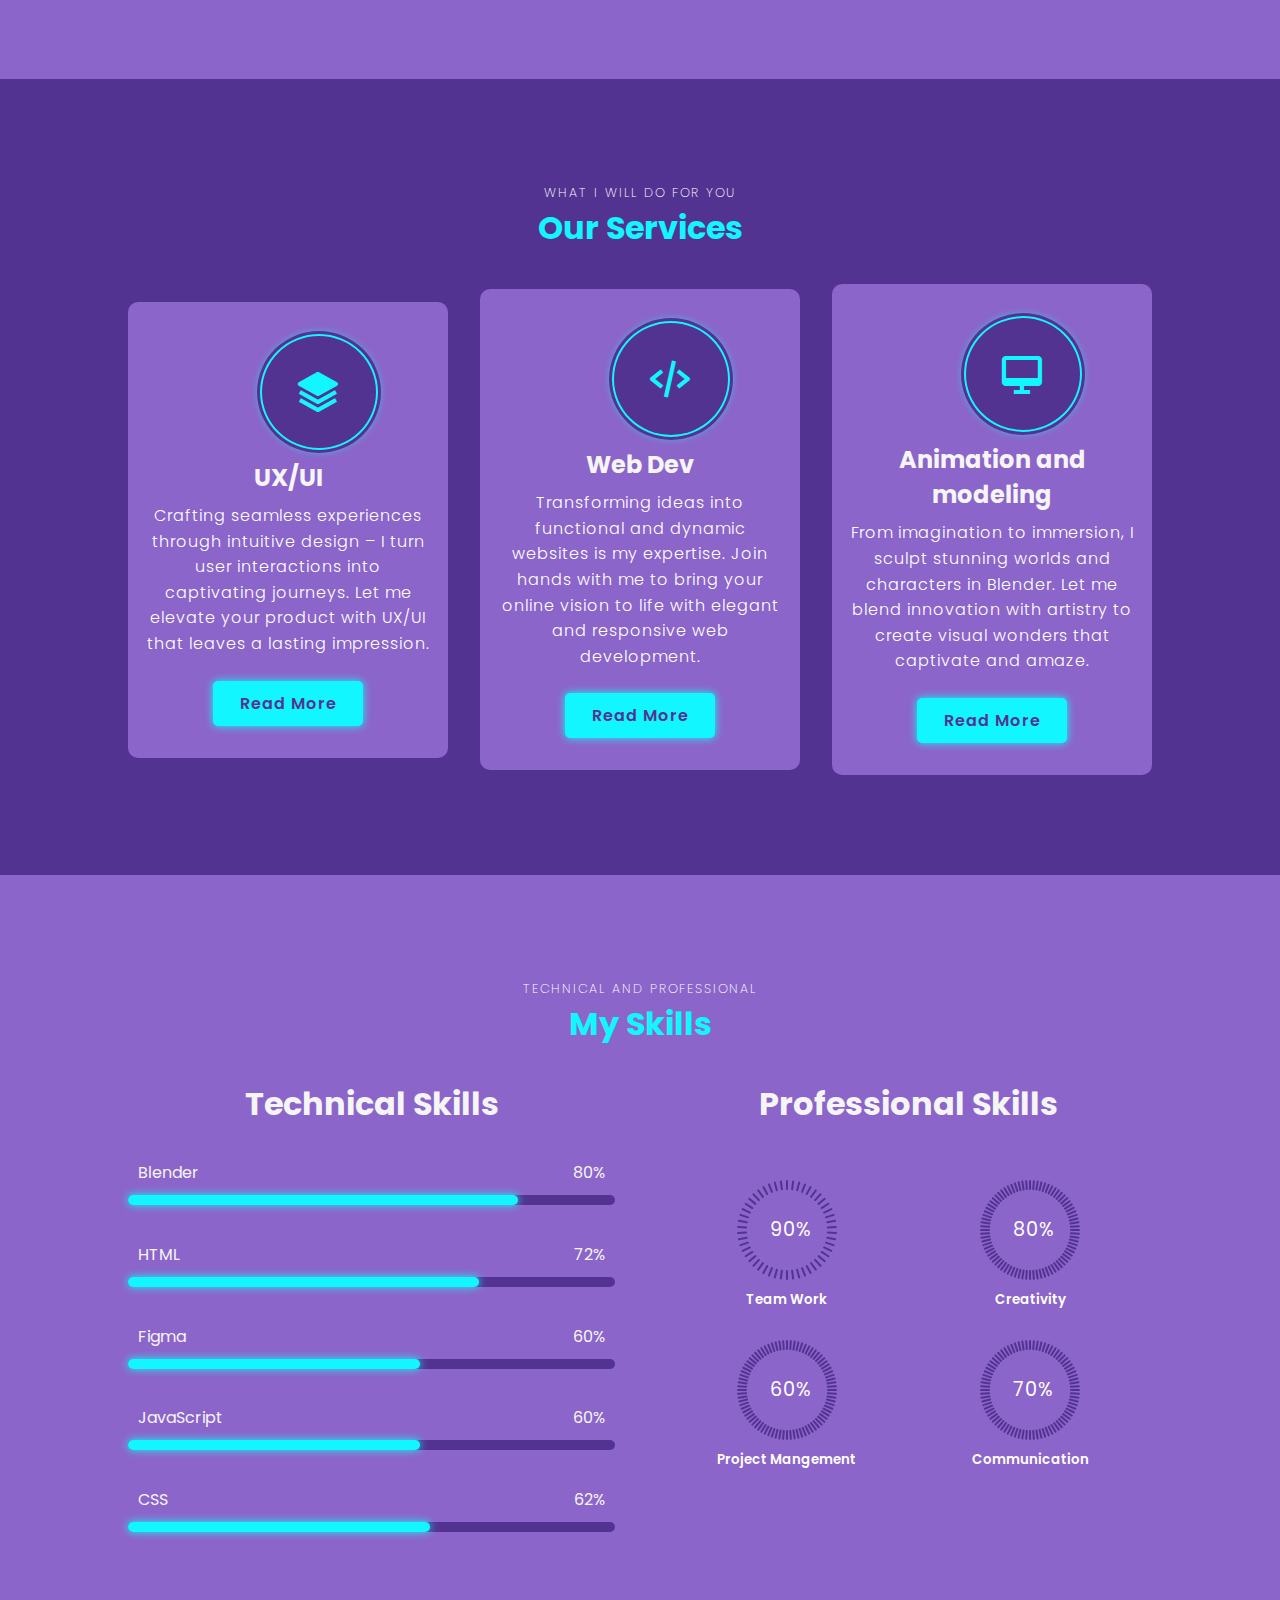
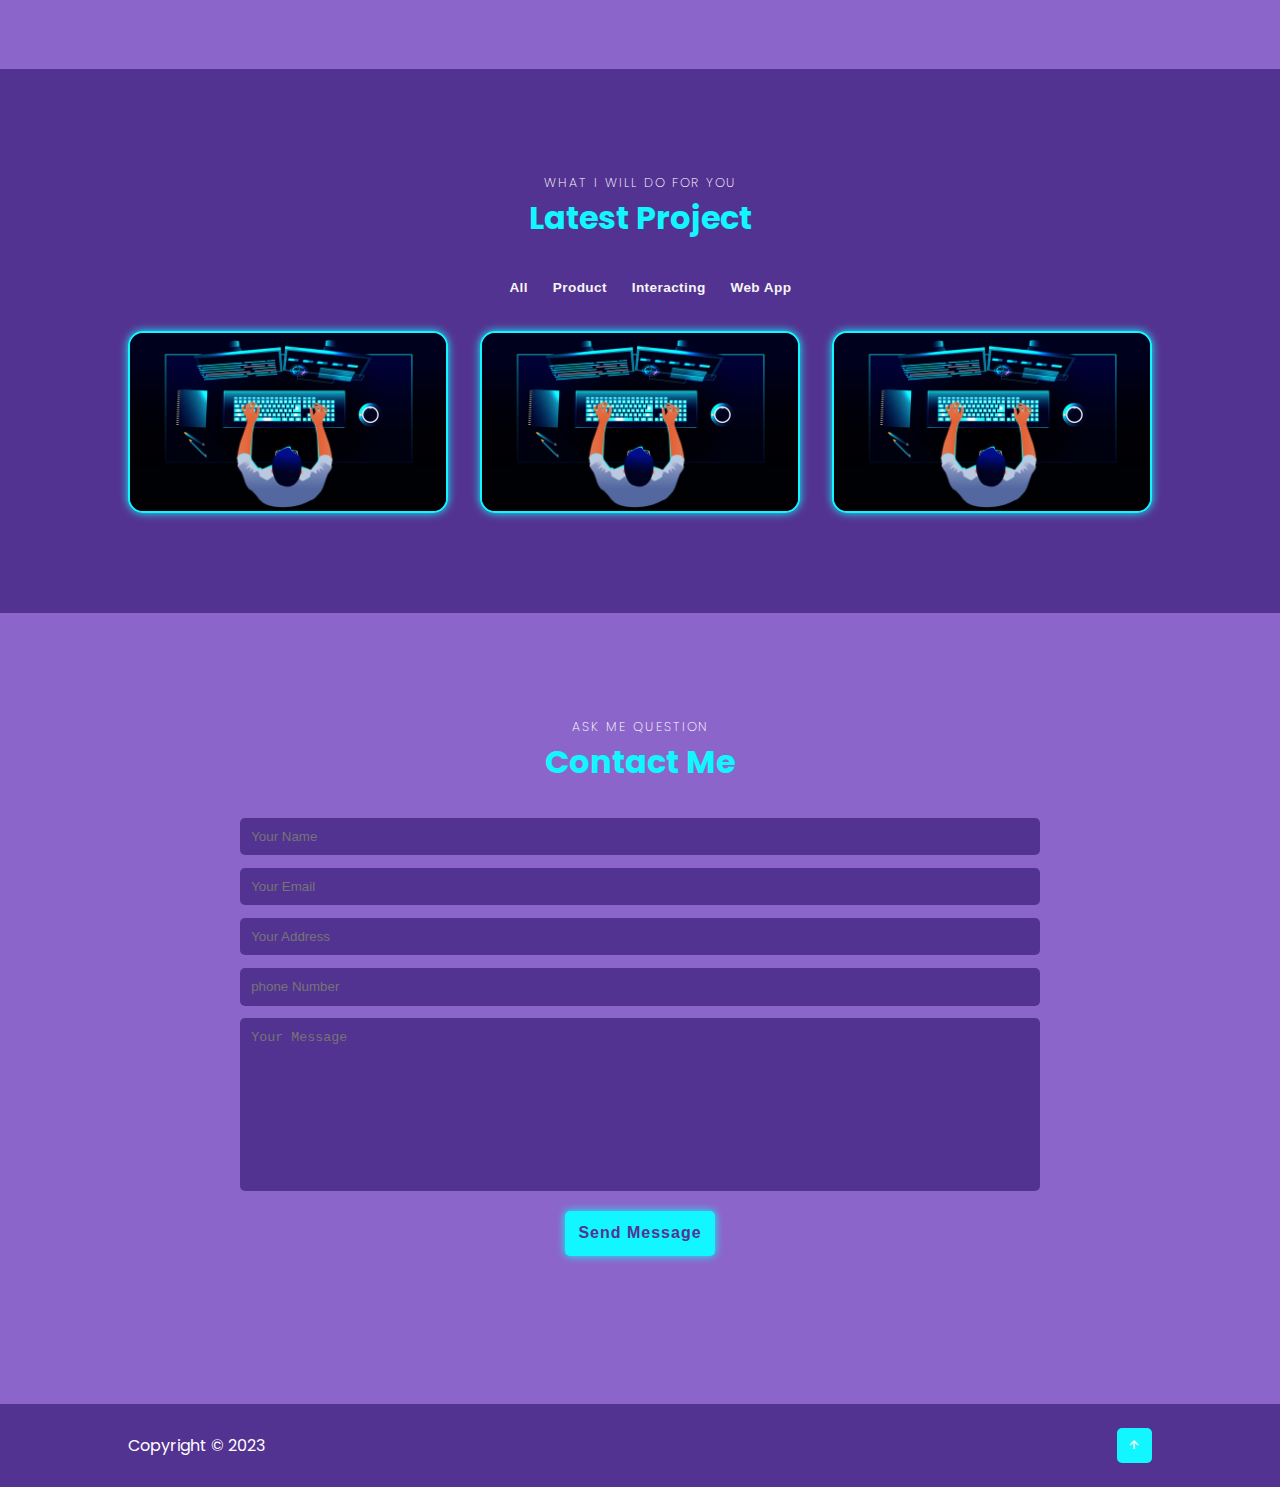
==== commit 63950a23: "finalchange,done." ====
--- a/level 1/Portfolio/index.html
+++ b/level 1/Portfolio/index.html
@@ -330,7 +330,7 @@
           <div class="port-content">
             <h3>Portfolio</h3>
             <p>My portfolio is built by utilising HTML, CSS, and JavaScript.</p>
-            <a href=""><i class='bx bx-link-external'></i></a>
+            <a href="https://github.com/Ajmal0326/web-dev-level-1/tree/76914fbbed7e43a46e938390af292be1f74986a4/level%201/Portfolio"><i class='bx bx-link-external'></i></a>
           </div>
         </div>
 
